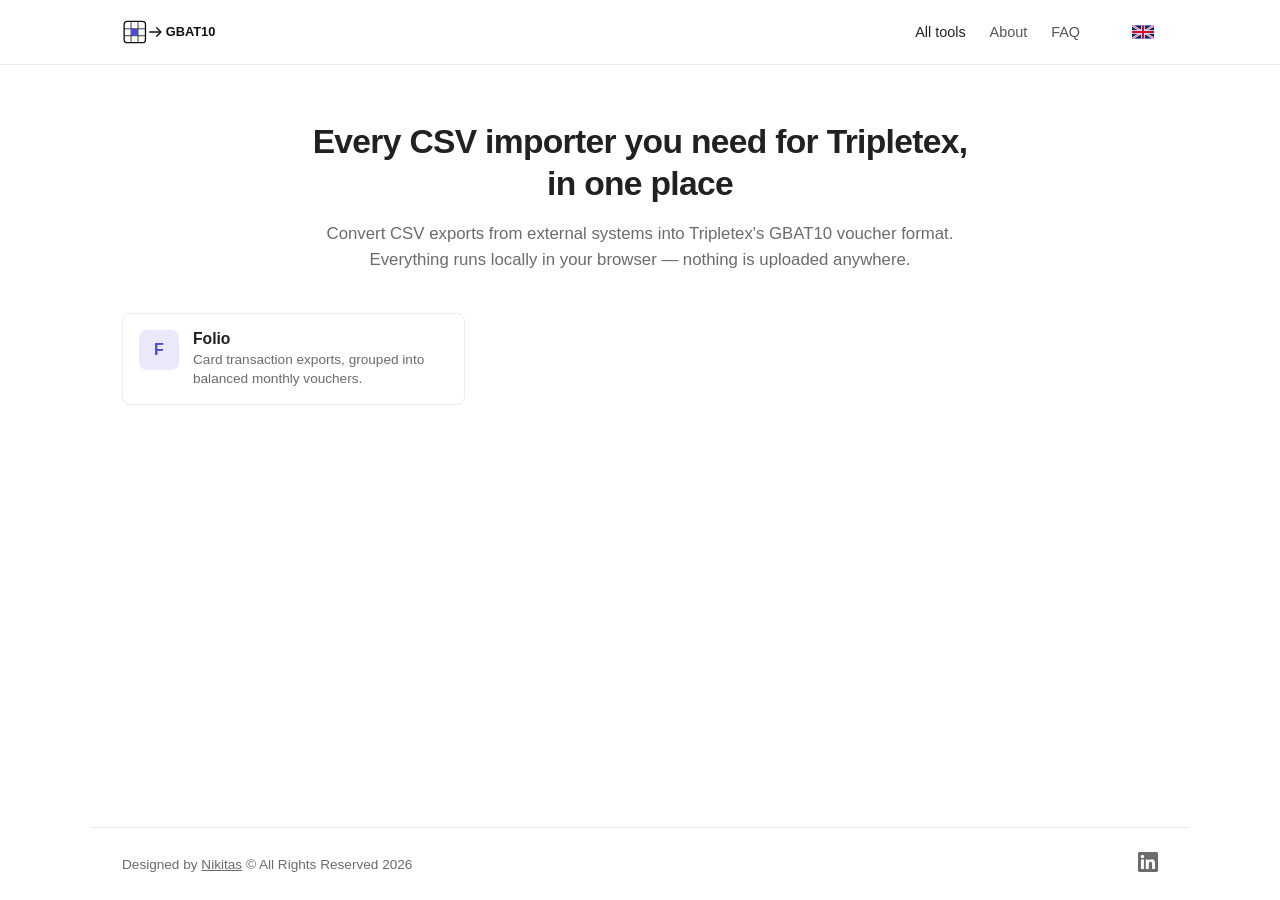
==== index.html @ 91042341 "Initial commit" ====
<!DOCTYPE html>
<html lang="en">
<head>
<meta charset="UTF-8">
<meta name="viewport" content="width=device-width, initial-scale=1.0">
<title>All tools - CSVtoGBAT10</title>
<link rel="stylesheet" href="assets/core.css">
<link rel="icon" type="image/svg+xml" href="assets/favicon.svg">
</head>
<body>
<nav class="topnav">
  <div class="topnav-inner">
    <a class="brand" href="index.html">
      <img src="assets/logo.svg" alt="GBAT10 Importers" height="32">
    </a>
    <div class="topnav-links">
      <a href="index.html" class="active" data-en="All tools" data-no="Alle verktøy">All tools</a>
      <a href="about.html" data-en="About" data-no="Om">About</a>
      <a href="faq.html" data-en="FAQ" data-no="FAQ">FAQ</a>
      <div class="lang-switch">
        <button class="lang-btn" id="langBtn" aria-label="Change language"></button>
        <div class="lang-menu" id="langMenu">
          <button data-lang="en">English</button>
          <button data-lang="no">Norsk</button>
        </div>
      </div>
    </div>
  </div>
</nav>

<main>
  <div class="hero">
    <h1 data-en="Every CSV importer you need for Tripletex, in one place" data-no="Alle importverktøy du trenger for Tripletex, på ett sted">Every importer you need for Tripletex, in one place</h1>
    <p class="lede" data-en="Convert CSV exports from external systems into Tripletex's GBAT10 voucher format. Everything runs locally in your browser — nothing is uploaded anywhere." data-no="Konverter CSV-eksporter fra eksterne systemer til Tripletex sitt GBAT10-bilagsformat. Alt kjører lokalt i nettleseren din — ingenting lastes opp noe sted.">Convert CSV exports from external systems into Tripletex's GBAT10 voucher format. Everything runs locally in your browser — nothing is uploaded anywhere.</p>
  </div>
  <section class="tool-section">
    <div class="tool-grid">
      <a class="tool" href="scripts/folio.html">
        <span class="tool-icon">F</span>
        <span class="tool-text">
          <span class="tool-name">Folio</span>
          <span class="tool-desc" data-en="Card transaction exports, grouped into balanced monthly vouchers." data-no="Eksporter av korttransaksjoner, gruppert i balanserte månedlige bilag.">Card transaction exports, grouped into balanced monthly vouchers.</span>
        </span>
      </a>
    </div>
  </section>
</main>

<footer>
  <div class="copyright">
    <span data-en="Designed by" data-no="Designet av">Designed by</span> <a href="https://nikitas.no/" target="_blank">Nikitas</a> <span data-en="© All Rights Reserved 2026" data-no="© Alle rettigheter forbeholdt 2026">© All Rights Reserved 2026</span>
  </div>
  <div class="social-icons">
    <a href="https://www.linkedin.com/in/filipnmlog/" target="_blank">
      <svg width="20" height="20" viewBox="0 0 24 24" fill="currentColor"><path d="M20.447 20.452h-3.554v-5.569c0-1.328-.027-3.037-1.852-3.037-1.853 0-2.136 1.445-2.136 2.939v5.667H9.351V9h3.414v1.561h.046c.477-.9 1.637-1.85 3.37-1.85 3.601 0 4.267 2.37 4.267 5.455v6.286zM5.337 7.433c-1.144 0-2.063-.926-2.063-2.065 0-1.138.92-2.063 2.063-2.063 1.14 0 2.064.925 2.064 2.063 0 1.139-.925 2.065-2.064 2.065zm1.782 13.019H3.555V9h3.564v11.452zM22.225 0H1.771C.792 0 0 .774 0 1.729v20.542C0 23.227.792 24 1.771 24h20.451C23.2 24 24 23.227 24 22.271V1.729C24 .774 23.2 0 22.222 0h.003z"/></svg>
    </a>
  </div>
</footer>

<script src="assets/lang.js"></script>
</body>
</html>
---- assets/core.css ----
:root {
  --accent-color: #4f46e5;
}

* {
  box-sizing: border-box;
}

html, body {
  height: 100%;
}

body {
  margin: 0;
  font-family: -apple-system, BlinkMacSystemFont, "Helvetica Neue", Arial, sans-serif;
  background: #ffffff;
  color: #212121;
  display: flex;
  flex-direction: column;
  min-height: 100vh;
}

main {
  flex: 1;
}

.topnav {
  border-bottom: 1px solid #ececec;
}

.topnav-inner {
  max-width: 1100px;
  margin: 0 auto;
  padding: 16px 32px;
  display: flex;
  align-items: center;
  justify-content: space-between;
}

.brand {
  display: flex;
  align-items: center;
  gap: 10px;
  text-decoration: none;
  color: inherit;
}

.brand svg {
  height: 32px;
  width: auto;
  display: block;
}

.topnav-links {
  display: flex;
  align-items: center;
  gap: 24px;
}

.topnav-links a {
  color: #555;
  text-decoration: none;
  font-size: 0.9rem;
  font-weight: 500;
}

.topnav-links a:hover,
.topnav-links a.active {
  color: #212121;
}

.hero {
  max-width: 720px;
  margin: 0 auto;
  padding: 56px 32px 40px 32px;
  text-align: center;
}

.hero h1 {
  font-size: 2.1rem;
  font-weight: 700;
  letter-spacing: -0.02em;
  margin: 0 0 16px 0;
  line-height: 1.25;
}

.hero .lede {
  color: #6b6b6b;
  font-size: 1.05rem;
  margin: 0;
  line-height: 1.55;
}

.tool-section {
  max-width: 1100px;
  margin: 0 auto;
  padding: 0 32px 72px 32px;
}

.tool-grid {
  display: grid;
  grid-template-columns: repeat(auto-fill, minmax(260px, 1fr));
  gap: 4px;
}

.tool {
  display: flex;
  align-items: flex-start;
  gap: 14px;
  padding: 16px;
  border-radius: 8px;
  border: 1px solid #ececec;
  text-decoration: none;
  color: inherit;
}

.tool:hover {
  background: #f6f6fb;
  border-color: #ddd;
}

.tool-icon {
  width: 40px;
  height: 40px;
  flex-shrink: 0;
  background: color-mix(in srgb, var(--accent-color) 12%, white);
  color: var(--accent-color);
  border-radius: 8px;
  display: flex;
  align-items: center;
  justify-content: center;
  font-weight: 700;
  font-size: 1rem;
}

.tool-text {
  display: flex;
  flex-direction: column;
}

.tool-name {
  font-weight: 600;
  font-size: 0.98rem;
  margin-bottom: 2px;
}

.tool-desc {
  color: #6b6b6b;
  font-size: 0.85rem;
  line-height: 1.4;
}

.back {
  display: inline-block;
  color: #6b6b6b;
  text-decoration: none;
  font-size: 0.9rem;
  margin: 24px 0 8px 0;
}

.back:hover {
  color: #212121;
}

.page-shell {
  max-width: 640px;
  margin: 0 auto;
  padding: 0 32px 72px 32px;
}

.page-shell h1 {
  font-size: 1.7rem;
  font-weight: 700;
  letter-spacing: -0.02em;
  margin-top: 32px;
  margin-right: 0;
  margin-bottom: 10px;
  margin-left: 0;
}

.page-shell .lede {
  color: #6b6b6b;
  font-size: 1rem;
  margin: 0 0 32px 0;
}

.info-panel {
  background: #f6f6fb;
  border-radius: 10px;
  padding: 22px 24px;
  margin-bottom: 32px;
}

.info-panel h3 {
  margin: 0 0 8px 0;
  font-size: 1rem;
  font-weight: 700;
}

.info-panel p {
  color: #555;
  font-size: 1rem;
  line-height: 1.55;
  margin: 0;
}

.info-panel ol {
  margin: 14px 0 0 0;
  padding-left: 20px;
  color: #444;
  font-size: 0.92rem;
}

.info-panel ol li {
  margin-bottom: 8px;
}

.panel {
  background: #ffffff;
  border: 1px solid #ececec;
  border-radius: 10px;
  padding: 24px;
  margin-bottom: 20px;
}

.panel-label {
  font-size: 0.75rem;
  font-weight: 700;
  letter-spacing: 0.06em;
  text-transform: uppercase;
  color: #6b6b6b;
  margin-bottom: 16px;
}

label {
  display: block;
  font-size: 0.88rem;
  color: #444;
  margin-bottom: 8px;
  font-weight: 600;
}

input[type="text"], input[type="file"] {
  width: 100%;
  box-sizing: border-box;
  padding: 12px 14px;
  background: #fafafa;
  border: 1px solid #ddd;
  border-radius: 8px;
  color: #212121;
  font-family: inherit;
  font-size: 0.92rem;
}

input[type="text"]:focus {
  outline: none;
  border-color: var(--accent-color);
}

input[type="file"]::file-selector-button {
  background: #212121;
  color: #fff;
  border: none;
  padding: 9px 16px;
  border-radius: 8px;
  margin-right: 12px;
  cursor: pointer;
  font-family: inherit;
  font-weight: 600;
}

button {
  background: var(--accent-color);
  color: #fff;
  border: none;
  padding: 13px 24px;
  border-radius: 8px;
  font-weight: 700;
  font-size: 0.92rem;
  cursor: pointer;
  transition: opacity 0.15s ease;
}

button:hover:not(:disabled) {
  opacity: 0.88;
}

button:disabled {
  background: #ddd;
  color: #999;
  cursor: not-allowed;
}

.faq-item {
  border-bottom: 1px solid #ececec;
  padding: 20px 0;
}

.faq-item:last-child {
  border-bottom: none;
}

.faq-item h3 {
  margin: 0 0 8px 0;
  font-size: 1rem;
  font-weight: 600;
}

.faq-item p {
  margin: 0;
  color: #555;
  font-size: 0.92rem;
  line-height: 1.6;
}

footer {
  max-width: 1100px;
  margin: 0 auto;
  padding: 24px 32px;
  display: flex;
  align-items: center;
  justify-content: space-between;
  border-top: 1px solid #ececec;
  width: 100%;
}

footer .copyright {
  color: #6b6b6b;
  font-size: 0.85rem;
}

footer .copyright a {
  color: #6b6b6b;
}

footer .social-icons a {
  color: #6b6b6b;
  display: inline-flex;
}

footer .social-icons a:hover {
  color: #212121;
}

.lang-switch {
  position: relative;
  margin-left: 24px;
}

.lang-btn {
  background: none;
  border: none;
  padding: 4px;
  cursor: pointer;
  display: flex;
  align-items: center;
}

.lang-btn svg {
  width: 22px;
  height: 16px;
  display: block;
}

.lang-menu {
  position: absolute;
  top: 100%;
  right: 0;
  margin-top: 6px;
  background: #fff;
  border: 1px solid #ececec;
  border-radius: 8px;
  padding: 4px;
  display: none;
  flex-direction: column;
  gap: 2px;
  box-shadow: 0 4px 12px rgba(0,0,0,0.08);
  z-index: 10;
}

.lang-menu.open {
  display: flex;
}

.lang-menu button {
  background: none;
  color: #212121;
  border: none;
  padding: 8px 10px;
  border-radius: 6px;
  display: flex;
  align-items: center;
  gap: 8px;
  font-size: 0.85rem;
  font-weight: 500;
  cursor: pointer;
  white-space: nowrap;
}

.lang-menu button:hover {
  background: #f6f6fb;
}

.lang-menu svg {
  width: 20px;
  height: 14px;
  display: block;
}
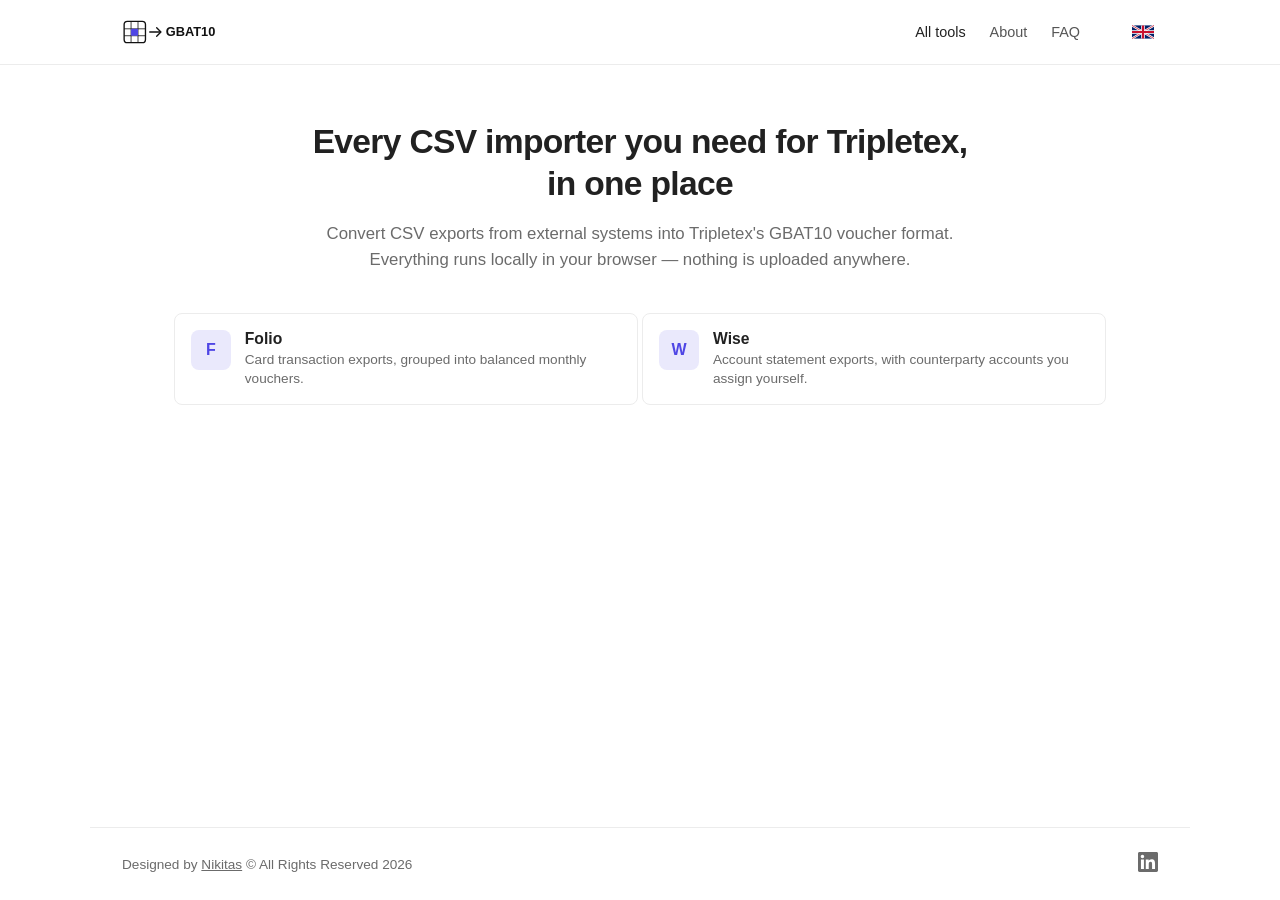
==== commit 0048e2ae: "Link Wise import tool to index" ====
--- a/index.html
+++ b/index.html
@@ -42,6 +42,13 @@
           <span class="tool-desc" data-en="Card transaction exports, grouped into balanced monthly vouchers." data-no="Eksporter av korttransaksjoner, gruppert i balanserte månedlige bilag.">Card transaction exports, grouped into balanced monthly vouchers.</span>
         </span>
       </a>
+      <a class="tool" href="scripts/wise.html">
+        <span class="tool-icon">W</span>
+        <span class="tool-text">
+          <span class="tool-name">Wise</span>
+          <span class="tool-desc" data-en="Account statement exports, with counterparty accounts you assign yourself." data-no="Kontoutskrifter, med motpartskontoer du tilordner selv.">Account statement exports, with counterparty accounts you assign yourself.</span>
+        </span>
+      </a>
     </div>
   </section>
 </main>
@@ -59,4 +66,4 @@
 
 <script src="assets/lang.js"></script>
 </body>
-</html>+</html>
--- a/assets/core.css
+++ b/assets/core.css
@@ -99,8 +99,11 @@
 
 .tool-grid {
   display: grid;
-  grid-template-columns: repeat(auto-fill, minmax(260px, 1fr));
+  grid-template-columns: repeat(auto-fit, minmax(300px, 1fr));
   gap: 4px;
+  width: 90%;
+  max-width: calc(4 * 300px + 3 * 4px);
+  margin: 0 auto;
 }
 
 .tool {
@@ -163,9 +166,26 @@
 }
 
 .page-shell {
-  max-width: 640px;
   margin: 0 auto;
   padding: 0 32px 72px 32px;
+}
+
+@media (max-width: 799px) {
+  .page-shell {
+    max-width: 100%;
+  }
+}
+
+@media (min-width: 800px) and (max-width: 1600px) {
+  .page-shell {
+    max-width: 80%;
+  }
+}
+
+@media (min-width: 1601px) and (max-width: 4000px) {
+  .page-shell {
+    max-width: 60%;
+  }
 }
 
 .page-shell h1 {
@@ -405,4 +425,54 @@
   width: 20px;
   height: 14px;
   display: block;
-}+}
+
+.counterparty-table {
+  display: grid;
+  grid-template-columns: 2fr 1fr 1fr 1.2fr;
+  border: 1px solid #ececec;
+  border-radius: 8px;
+  overflow: hidden;
+}
+
+.counterparty-header-cell {
+  background: #f6f6fb;
+  padding: 10px 12px;
+  font-size: 0.75rem;
+  font-weight: 700;
+  letter-spacing: 0.06em;
+  text-transform: uppercase;
+  color: #6b6b6b;
+  border-bottom: 1px solid #ececec;
+}
+
+.counterparty-cell {
+  padding: 8px 12px;
+  border-bottom: 1px solid #ececec;
+  display: flex;
+  align-items: center;
+  overflow-x: auto;
+  white-space: nowrap;
+  min-width: 0;
+}
+
+.counterparty-cell input,
+.counterparty-cell select {
+  width: 100%;
+}
+
+.counterparty-cell select {
+  padding: 8px 10px;
+  border: 1px solid #ddd;
+  border-radius: 6px;
+  background: #fafafa;
+  font-family: inherit;
+  font-size: 0.9rem;
+  color: #212121;
+  cursor: pointer;
+}
+
+.counterparty-cell select:focus {
+  outline: none;
+  border-color: var(--accent-color);
+}
